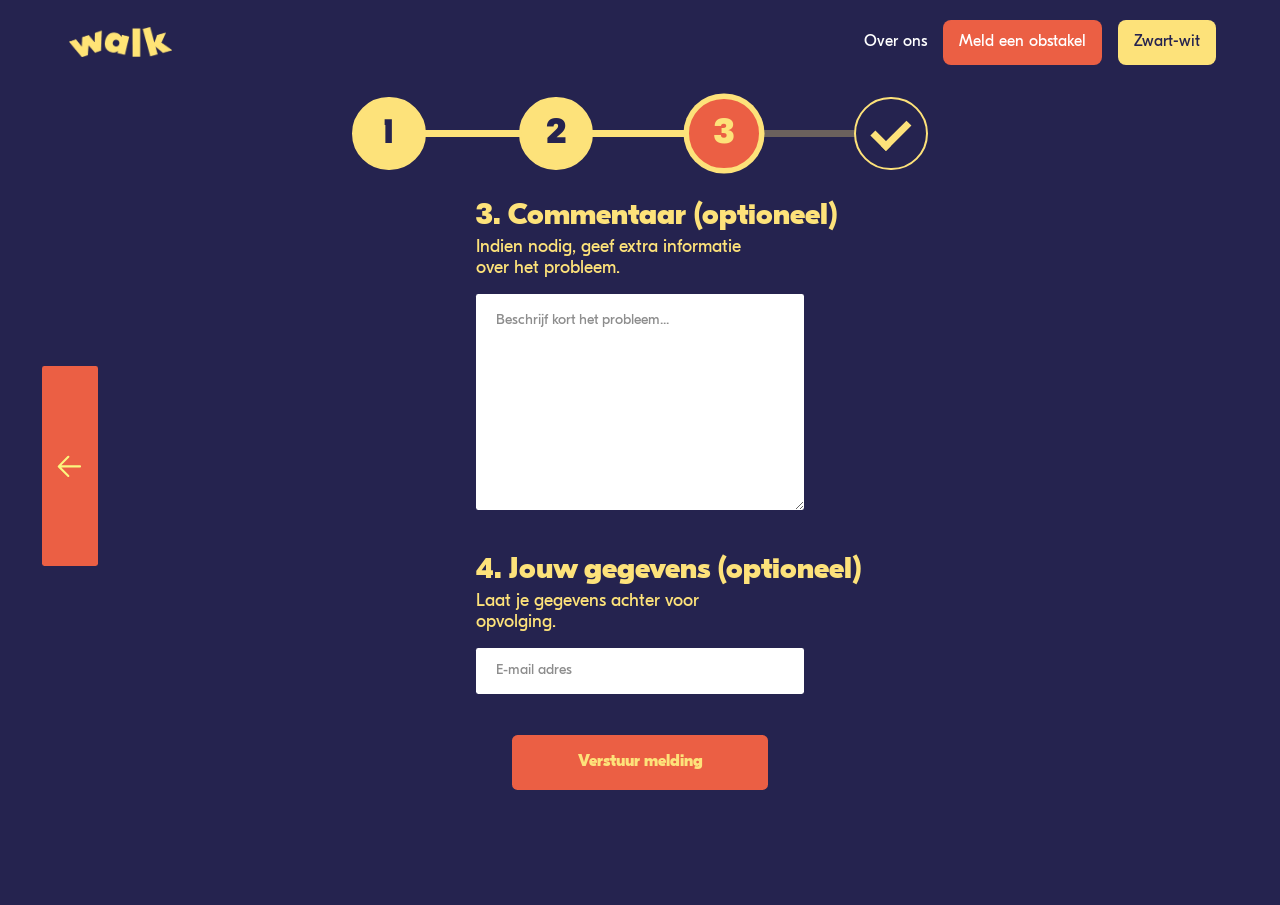
==== pages/info.html @ f6b4f644 "a final version" ====
<!DOCTYPE html>
<html lang="nl">
<head>
    <meta charset="UTF-8">
    <meta name="viewport" content="width=device-width, initial-scale=1.0">
    <title>Commentaar | Walk Brussels</title>
    <link rel="stylesheet" href="../css/main.css">
    <script src="../js/mode-toggle.js" defer></script>
</head>
<body>
    <header class="site-header">
        <nav class="nav" aria-label="Main navigation">
            <a class="nav__logo" href="../index.html">
                <img class="nav__logo-image" src="../images/icons/walkyellow.png" alt="Walk Brussels">
            </a>

            <ul class="nav__list">
                <li class="nav__item">
                    <a class="nav__link" href="https://www.walk.brussels/nl/qui-sommes-nous">Over ons</a>
                </li>
                <li class="nav__item">
                    <a class="nav__link nav__link--button" href="obstacle.html">Meld een obstakel</a>
                </li>
            </ul>
        </nav>
    </header>

    <main class="report report--details">
        <a class="report__arrow report__arrow--previous" href="photo.html" aria-label="Vorige stap">
            <img src="../images/icons/arrow_next-button.svg" alt="" aria-hidden="true">
        </a>

        <form class="details-form" action="thanks.html">
            <div class="step-indicator" aria-label="Voortgang">
                <span class="step-indicator__item is-complete">1</span>
                <span class="step-indicator__line is-complete"></span>
                <span class="step-indicator__item is-complete">2</span>
                <span class="step-indicator__line is-complete"></span>
                <span class="step-indicator__item is-active">3</span>
                <span class="step-indicator__line"></span>
                <span class="step-indicator__item step-indicator__item--check" aria-label="Klaar"></span>
            </div>

            <section class="details-step" aria-labelledby="comment-title">
                <div class="details-step__heading">
                    <p class="details-step__number">3. Commentaar <span class="color-only">(optioneel)</span></p>
                    <h1 class="details-step__title" id="comment-title">Indien nodig, geef extra informatie<br>over het probleem.</h1>
                </div>

                <label class="sr-only" for="comment">Beschrijf kort het probleem</label>
                <textarea class="details-form__comment" id="comment" name="comment" placeholder="Beschrijf kort het probleem..."></textarea>
            </section>

            <section class="details-step details-step--contact" aria-labelledby="contact-title">
                <div class="details-step__heading">
                    <p class="details-step__number">4. Jouw gegevens <span class="color-only">(optioneel)</span></p>
                    <h2 class="details-step__title" id="contact-title">Laat je gegevens achter voor<br>opvolging.</h2>
                </div>

                <label class="sr-only" for="email">E-mailadres</label>
                <input class="details-form__email" id="email" name="email" type="email" placeholder="E-mail adres">
            </section>

            <button class="details-form__button" type="submit">Verstuur melding</button>
        </form>
    </main>
</body>
</html>
---- css/main.css ----
@import url("reset.css");
@import url("global.css");
@import url("typography.css");
@import url("navigation.css");
@import url("home.css");
@import url("form.css");
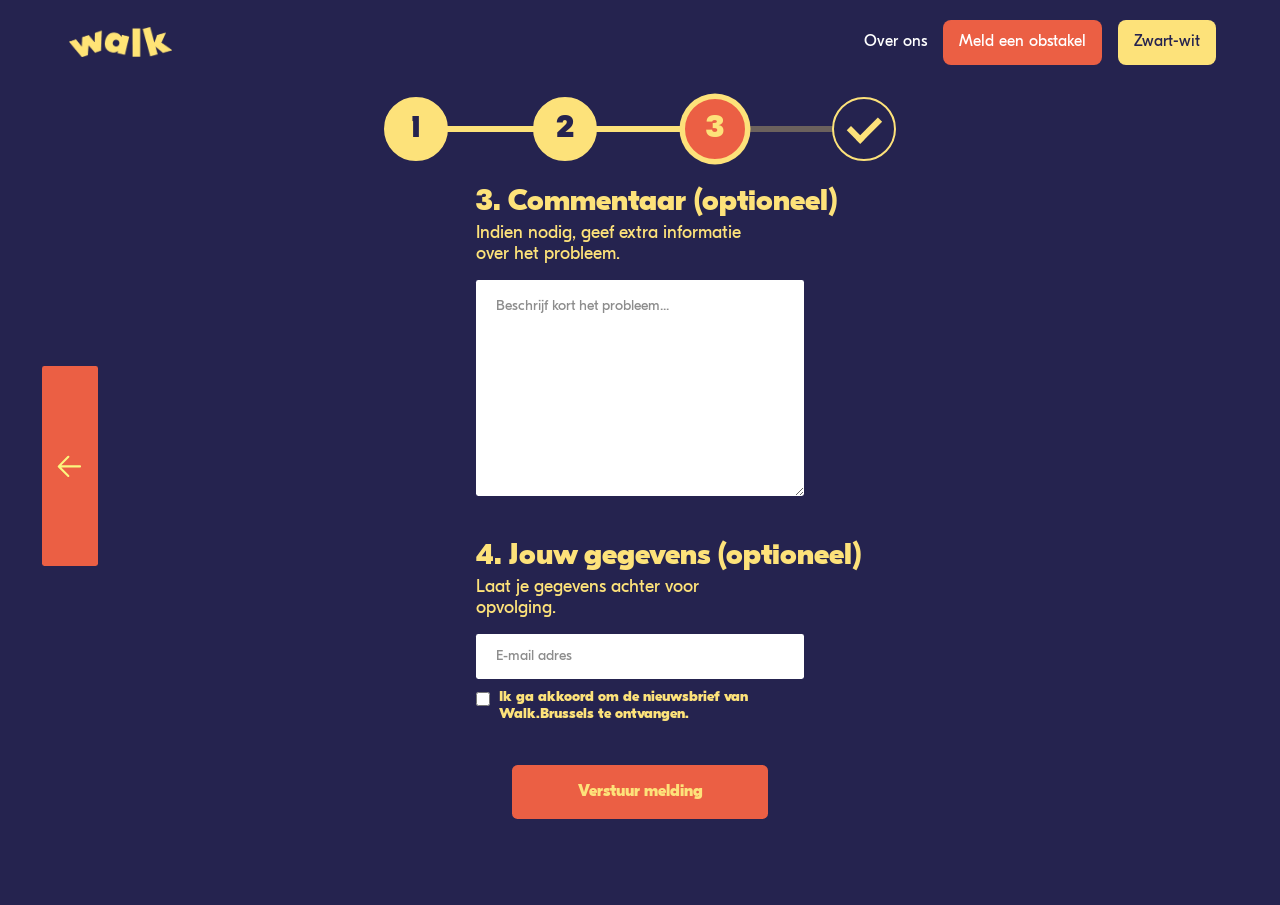
==== commit 8bcb22eb: "added Favicon" ====
--- a/pages/info.html
+++ b/pages/info.html
@@ -5,6 +5,7 @@
     <meta name="viewport" content="width=device-width, initial-scale=1.0">
     <title>Commentaar | Walk Brussels</title>
     <link rel="stylesheet" href="../css/main.css">
+    <link rel="icon" href="../images/icons/Fav.png" type="/images/icons/Fav">
     <script src="../js/mode-toggle.js" defer></script>
 </head>
 <body>
@@ -59,6 +60,11 @@
 
                 <label class="sr-only" for="email">E-mailadres</label>
                 <input class="details-form__email" id="email" name="email" type="email" placeholder="E-mail adres">
+
+                <label class="details-form__newsletter" for="newsletter">
+                    <input class="details-form__newsletter-input" id="newsletter" name="newsletter" type="checkbox">
+                    <span>Ik ga akkoord om de nieuwsbrief van Walk.Brussels te ontvangen.</span>
+                </label>
             </section>
 
             <button class="details-form__button" type="submit">Verstuur melding</button>
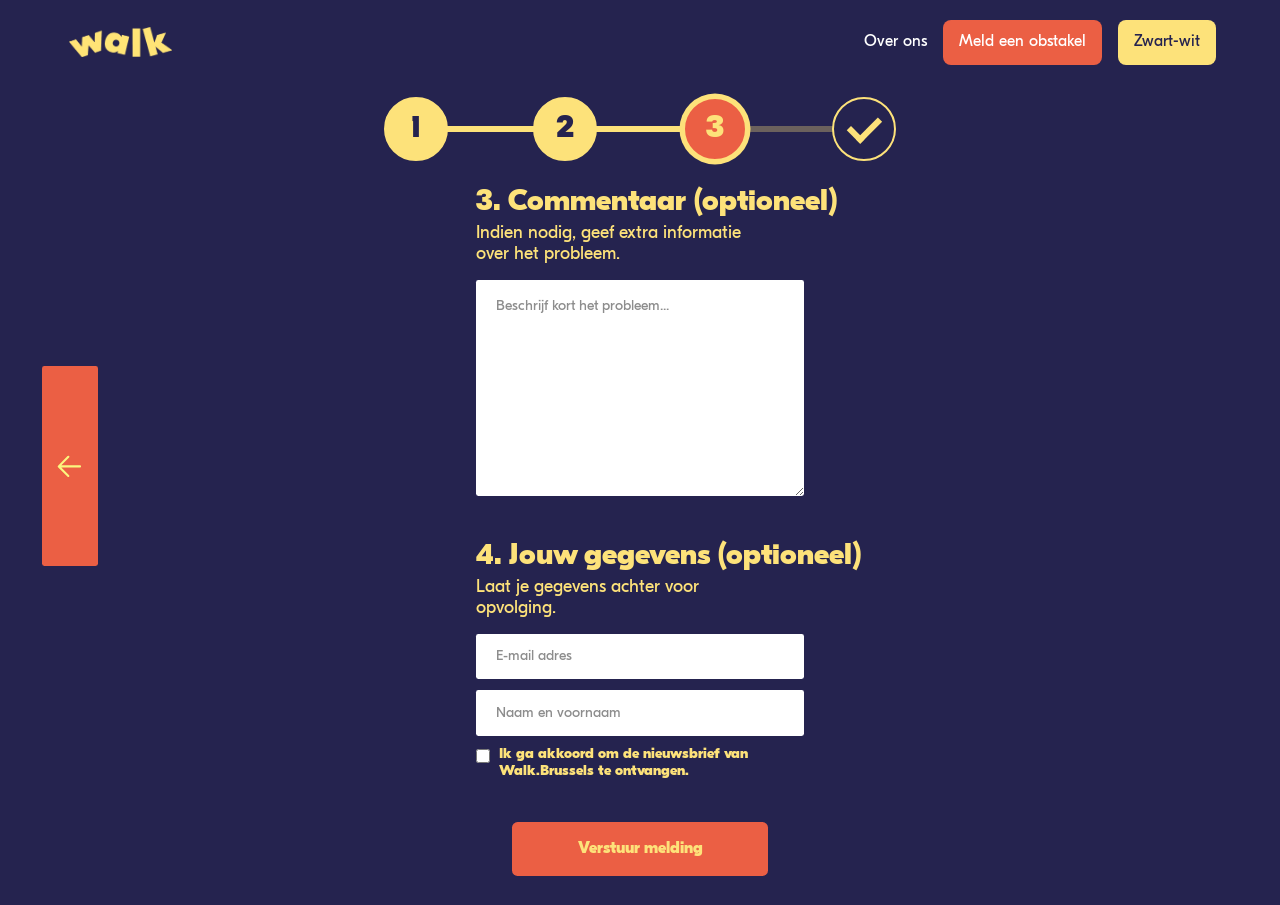
==== commit 204c6eba: "name/first name added" ====
--- a/pages/info.html
+++ b/pages/info.html
@@ -61,6 +61,9 @@
                 <label class="sr-only" for="email">E-mailadres</label>
                 <input class="details-form__email" id="email" name="email" type="email" placeholder="E-mail adres">
 
+                <label class="sr-only" for="name">Naam en voornaam</label>
+                <input class="details-form__name" id="name" name="name" type="text" placeholder="Naam en voornaam">
+
                 <label class="details-form__newsletter" for="newsletter">
                     <input class="details-form__newsletter-input" id="newsletter" name="newsletter" type="checkbox">
                     <span>Ik ga akkoord om de nieuwsbrief van Walk.Brussels te ontvangen.</span>
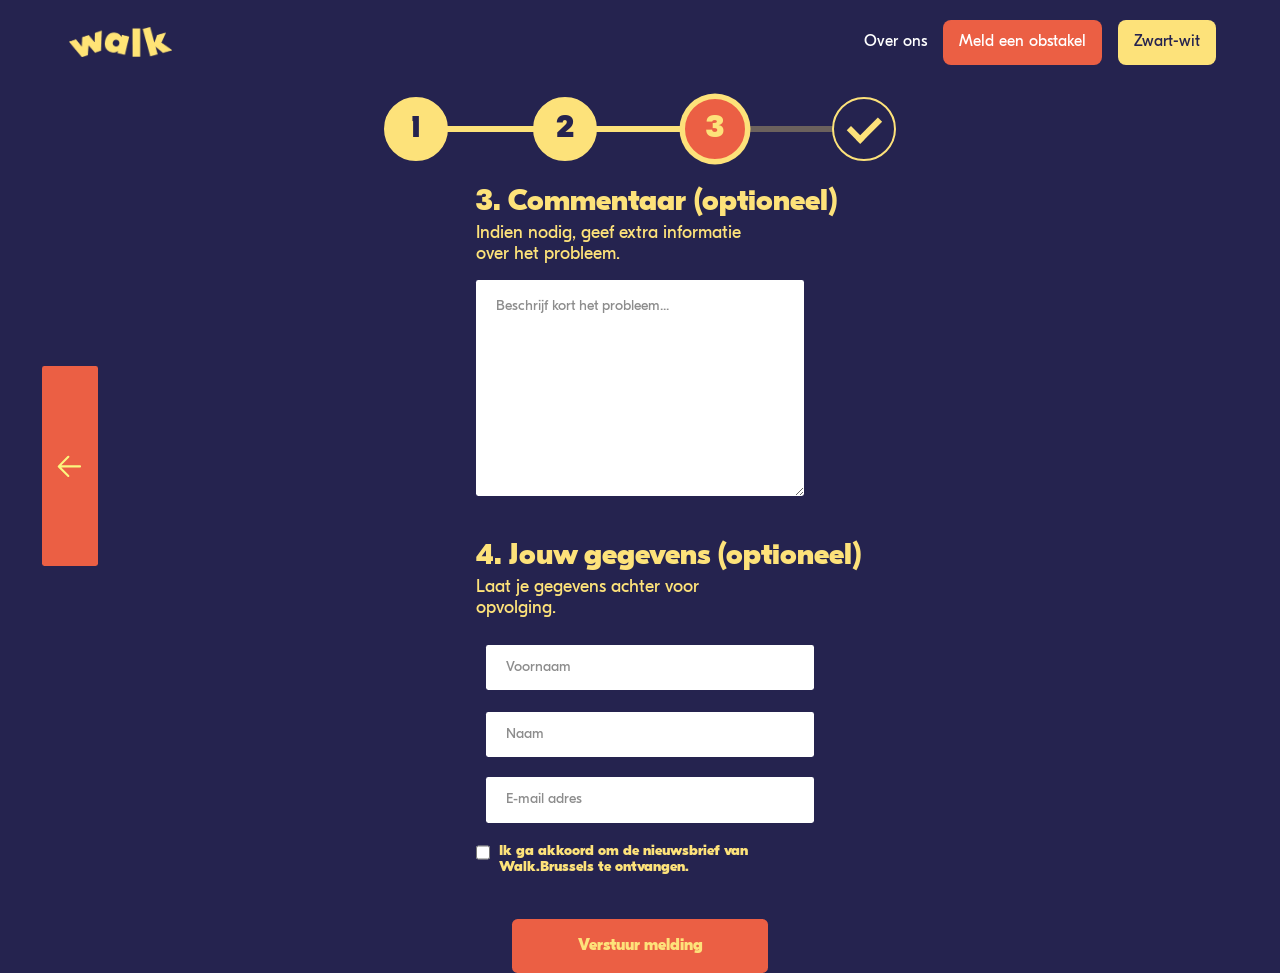
==== commit 9c3f87d2: "commets added + user-data saved" ====
--- a/pages/info.html
+++ b/pages/info.html
@@ -7,6 +7,7 @@
     <link rel="stylesheet" href="../css/main.css">
     <link rel="icon" href="../images/icons/Fav.png" type="/images/icons/Fav">
     <script src="../js/mode-toggle.js" defer></script>
+    <script src="../js/user-data.js" defer></script>
 </head>
 <body>
     <header class="site-header">
@@ -31,7 +32,7 @@
             <img src="../images/icons/arrow_next-button.svg" alt="" aria-hidden="true">
         </a>
 
-        <form class="details-form" action="thanks.html">
+        <form class="details-form" id="userForm" action="thanks.html">
             <div class="step-indicator" aria-label="Voortgang">
                 <span class="step-indicator__item is-complete">1</span>
                 <span class="step-indicator__line is-complete"></span>
@@ -58,11 +59,14 @@
                     <h2 class="details-step__title" id="contact-title">Laat je gegevens achter voor<br>opvolging.</h2>
                 </div>
 
+                <label class="sr-only" for="firstName">Voornaam</label>
+                <input class="details-form__name" id="firstName" name="firstName" type="text" placeholder="Voornaam">
+
+                <label class="sr-only" for="lastName">Naam</label>
+                <input class="details-form__name" id="lastName" name="lastName" type="text" placeholder="Naam">
+
                 <label class="sr-only" for="email">E-mailadres</label>
                 <input class="details-form__email" id="email" name="email" type="email" placeholder="E-mail adres">
-
-                <label class="sr-only" for="name">Naam en voornaam</label>
-                <input class="details-form__name" id="name" name="name" type="text" placeholder="Naam en voornaam">
 
                 <label class="details-form__newsletter" for="newsletter">
                     <input class="details-form__newsletter-input" id="newsletter" name="newsletter" type="checkbox">
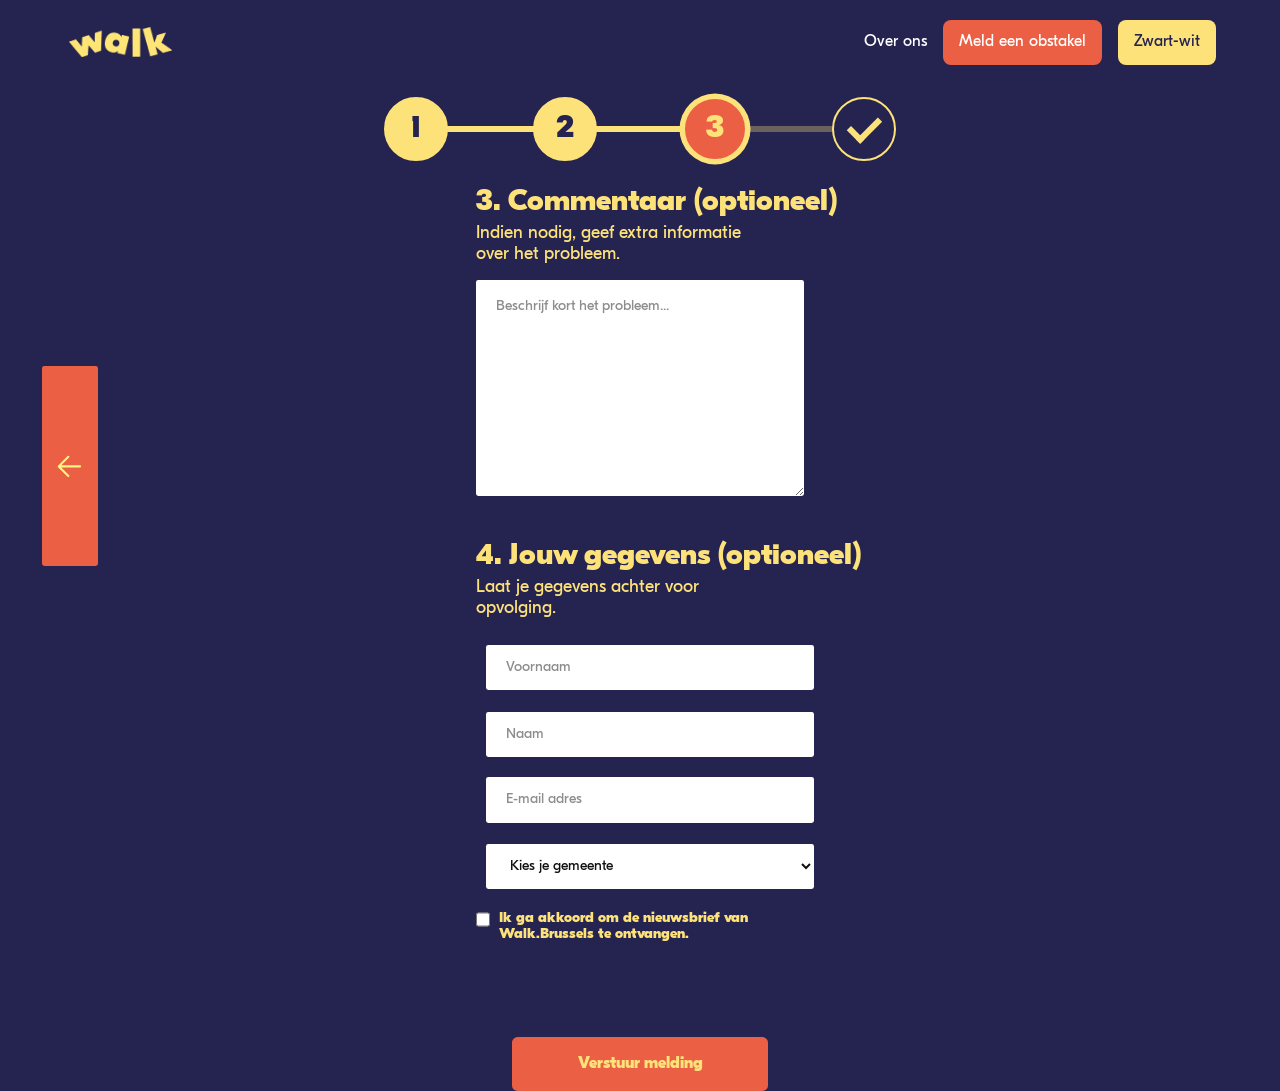
==== commit 6b27ec46: "polished" ====
--- a/pages/info.html
+++ b/pages/info.html
@@ -68,10 +68,39 @@
                 <label class="sr-only" for="email">E-mailadres</label>
                 <input class="details-form__email" id="email" name="email" type="email" placeholder="E-mail adres">
 
+                <label class="sr-only" for="gemeente">Gemeente</label>
+                <select class="details-form__select" id="gemeente" name="gemeente">
+                    <option value="">Kies je gemeente</option>
+                    <option value="1000">1000 Brussel</option>
+                    <option value="1030">1030 Schaarbeek</option>
+                    <option value="1040">1040 Etterbeek</option>
+                    <option value="1050">1050 Elsene</option>
+                    <option value="1060">1060 Sint-Gillis</option>
+                    <option value="1070">1070 Anderlecht</option>
+                    <option value="1080">1080 Molenbeek</option>
+                    <option value="1081">1081 Koekelberg</option>
+                    <option value="1082">1082 Sint-Agatha-Berchem</option>
+                    <option value="1083">1083 Ganshoren</option>
+                    <option value="1090">1090 Jette</option>
+                    <option value="1140">1140 Evere</option>
+                    <option value="1150">1150 Sint-Pieters-Woluwe</option>
+                    <option value="1160">1160 Oudergem</option>
+                    <option value="1170">1170 Watermaal-Bosvoorde</option>
+                    <option value="1180">1180 Ukkel</option>
+                    <option value="1190">1190 Vorst</option>
+                    <option value="1200">1200 Sint-Lambrechts-Woluwe</option>
+                    <option value="1210">1210 Sint-Joost-ten-Node</option>
+                    <option value="walk">Walk Brussels</option>
+                    <option value="vrijetrottoirslibres">Vrije trottoirs libres</option>
+                    <option value="autreobstacle">Andere obstakels</option>
+                </select>
+
                 <label class="details-form__newsletter" for="newsletter">
                     <input class="details-form__newsletter-input" id="newsletter" name="newsletter" type="checkbox">
                     <span>Ik ga akkoord om de nieuwsbrief van Walk.Brussels te ontvangen.</span>
                 </label>
+
+                <p class="details-form__result" id="formResult" aria-live="polite"></p>
             </section>
 
             <button class="details-form__button" type="submit">Verstuur melding</button>
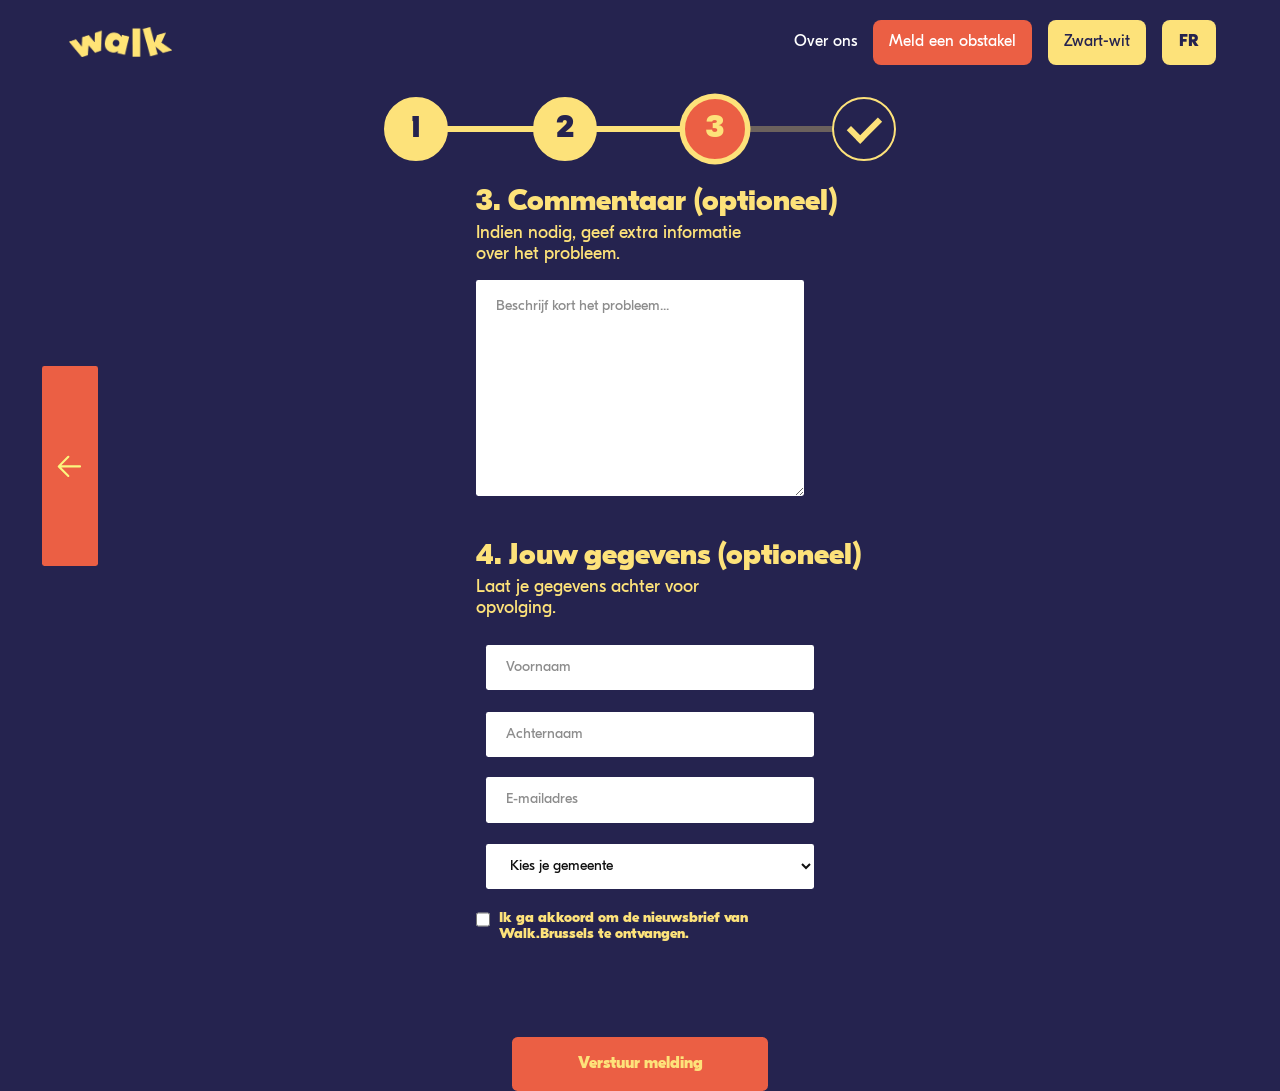
==== commit 01c5229c: "added README and added french" ====
--- a/pages/info.html
+++ b/pages/info.html
@@ -7,6 +7,7 @@
     <link rel="stylesheet" href="../css/main.css">
     <link rel="icon" href="../images/icons/Fav.png" type="/images/icons/Fav">
     <script src="../js/mode-toggle.js" defer></script>
+    <script src="../js/language-toggle.js" defer></script>
     <script src="../js/user-data.js" defer></script>
 </head>
 <body>
@@ -18,10 +19,10 @@
 
             <ul class="nav__list">
                 <li class="nav__item">
-                    <a class="nav__link" href="https://www.walk.brussels/nl/qui-sommes-nous">Over ons</a>
+                    <a class="nav__link" id="nav-about" href="https://www.walk.brussels/nl/qui-sommes-nous">Over ons</a>
                 </li>
                 <li class="nav__item">
-                    <a class="nav__link nav__link--button" href="obstacle.html">Meld een obstakel</a>
+                    <a class="nav__link nav__link--button" id="nav-report" href="obstacle.html">Meld een obstakel</a>
                 </li>
             </ul>
         </nav>
@@ -45,32 +46,32 @@
 
             <section class="details-step" aria-labelledby="comment-title">
                 <div class="details-step__heading">
-                    <p class="details-step__number">3. Commentaar <span class="color-only">(optioneel)</span></p>
+                    <p class="details-step__number" id="comment-step-number">3. Commentaar <span class="color-only">(optioneel)</span></p>
                     <h1 class="details-step__title" id="comment-title">Indien nodig, geef extra informatie<br>over het probleem.</h1>
                 </div>
 
-                <label class="sr-only" for="comment">Beschrijf kort het probleem</label>
+                <label class="sr-only" id="comment-label" for="comment">Beschrijf kort het probleem</label>
                 <textarea class="details-form__comment" id="comment" name="comment" placeholder="Beschrijf kort het probleem..."></textarea>
             </section>
 
             <section class="details-step details-step--contact" aria-labelledby="contact-title">
                 <div class="details-step__heading">
-                    <p class="details-step__number">4. Jouw gegevens <span class="color-only">(optioneel)</span></p>
+                    <p class="details-step__number" id="contact-step-number">4. Jouw gegevens <span class="color-only">(optioneel)</span></p>
                     <h2 class="details-step__title" id="contact-title">Laat je gegevens achter voor<br>opvolging.</h2>
                 </div>
 
-                <label class="sr-only" for="firstName">Voornaam</label>
+                <label class="sr-only" id="first-name-label" for="firstName">Voornaam</label>
                 <input class="details-form__name" id="firstName" name="firstName" type="text" placeholder="Voornaam">
 
-                <label class="sr-only" for="lastName">Naam</label>
-                <input class="details-form__name" id="lastName" name="lastName" type="text" placeholder="Naam">
+                <label class="sr-only" id="last-name-label" for="lastName">Achternaam</label>
+                <input class="details-form__name" id="lastName" name="lastName" type="text" placeholder="Achternaam">
 
-                <label class="sr-only" for="email">E-mailadres</label>
-                <input class="details-form__email" id="email" name="email" type="email" placeholder="E-mail adres">
+                <label class="sr-only" id="email-label" for="email">E-mailadres</label>
+                <input class="details-form__email" id="email" name="email" type="email" placeholder="E-mailadres">
 
-                <label class="sr-only" for="gemeente">Gemeente</label>
+                <label class="sr-only" id="gemeente-label" for="gemeente">Gemeente</label>
                 <select class="details-form__select" id="gemeente" name="gemeente">
-                    <option value="">Kies je gemeente</option>
+                    <option id="gemeente-placeholder" value="">Kies je gemeente</option>
                     <option value="1000">1000 Brussel</option>
                     <option value="1030">1030 Schaarbeek</option>
                     <option value="1040">1040 Etterbeek</option>
@@ -92,18 +93,18 @@
                     <option value="1210">1210 Sint-Joost-ten-Node</option>
                     <option value="walk">Walk Brussels</option>
                     <option value="vrijetrottoirslibres">Vrije trottoirs libres</option>
-                    <option value="autreobstacle">Andere obstakels</option>
+                    <option id="other-obstacles-option" value="autreobstacle">Andere obstakels</option>
                 </select>
 
                 <label class="details-form__newsletter" for="newsletter">
                     <input class="details-form__newsletter-input" id="newsletter" name="newsletter" type="checkbox">
-                    <span>Ik ga akkoord om de nieuwsbrief van Walk.Brussels te ontvangen.</span>
+                    <span id="newsletter-text">Ik ga akkoord om de nieuwsbrief van Walk.Brussels te ontvangen.</span>
                 </label>
 
                 <p class="details-form__result" id="formResult" aria-live="polite"></p>
             </section>
 
-            <button class="details-form__button" type="submit">Verstuur melding</button>
+            <button class="details-form__button" id="submit-button" type="submit">Verstuur melding</button>
         </form>
     </main>
 </body>
